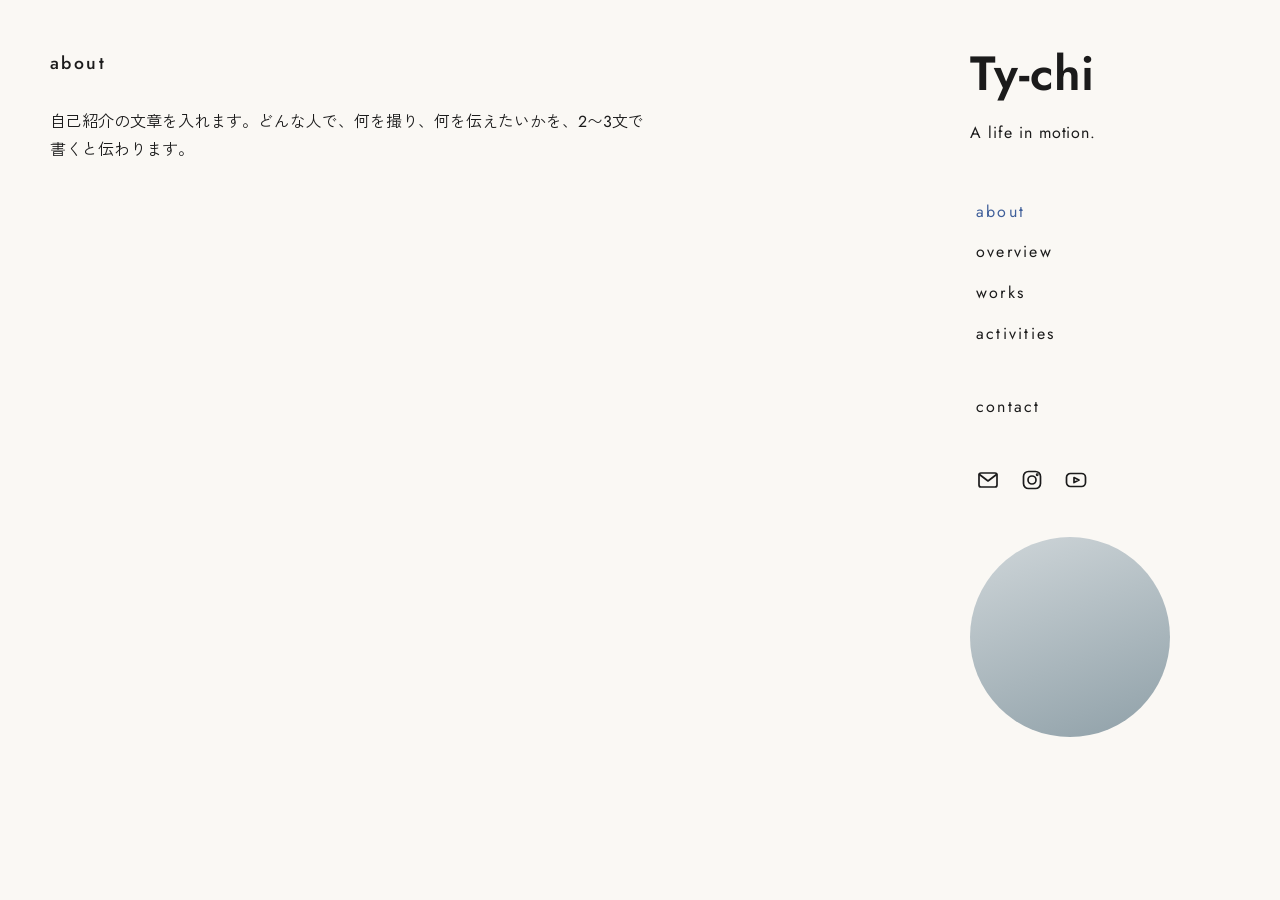
==== about.html @ 4fb0c6c2 "Add files via upload" ====
<!DOCTYPE html>
<html lang="ja">
<head>
  <meta charset="UTF-8">
  <meta name="viewport" content="width=device-width, initial-scale=1, viewport-fit=cover">
  <title>about | Ty-chi</title>
  <meta name="description" content="写真と動画で活動を発信するTy-chiのポートフォリオ。">
  <link rel="icon" href="/favicon.svg" type="image/svg+xml">
  <link rel="preconnect" href="https://fonts.googleapis.com">
  <link rel="preconnect" href="https://fonts.gstatic.com" crossorigin>
  <link href="https://fonts.googleapis.com/css2?family=Jost:wght@400;500;600&family=Zen+Kaku+Gothic+New:wght@400;700&display=swap" rel="stylesheet">
  <link rel="stylesheet" href="style.css">
</head>
<body>
  <!-- スマホ：右上に名前と≡ -->
  <header class="mobile-bar">
    <a class="brand-sm" href="index.html">Ty-chi</a>
    <details class="menu">
      <summary aria-label="メニュー"><span class="bars"></span></summary>
      <nav>
        <a href="about.html" aria-current="page">about</a>
        <a href="index.html">overview</a>
        <a href="works.html">works</a>
        <a href="activities.html">activities</a>
        <a href="contact.html">contact</a>
      </nav>
    </details>
  </header>

  <div class="layout">
    <main>
      <h1 class="page-title">about</h1>
      <p>自己紹介の文章を入れます。どんな人で、何を撮り、何を伝えたいかを、2〜3文で書くと伝わります。</p>
    </main>

    <!-- パソコン・タブレット：右にサイドバー -->
    <aside class="sidebar">
      <a class="brand" href="index.html">Ty-chi</a>
      <p class="tagline">A life in motion.</p>
      <nav class="side-nav">
        <div>
        <a href="about.html" aria-current="page">about</a>
        <a href="index.html">overview</a>
        <a href="works.html">works</a>
        <a href="activities.html">activities</a>
        </div>
        <div>
        <a href="contact.html">contact</a>
        </div>
      </nav>
      <div class="social">
        <a href="mailto:example@example.com" aria-label="メール"><svg viewBox="0 0 24 24"><rect x="3" y="5" width="18" height="14" rx="2"/><path d="M3.5 6.5 12 13l8.5-6.5"/></svg></a>
        <a href="https://www.instagram.com/" aria-label="Instagram"><svg viewBox="0 0 24 24"><rect x="3.5" y="3.5" width="17" height="17" rx="5"/><circle cx="12" cy="12" r="4"/><circle cx="17.2" cy="6.8" r=".6"/></svg></a>
        <a href="https://www.youtube.com/" aria-label="YouTube"><svg viewBox="0 0 24 24"><rect x="2.5" y="5.5" width="19" height="13" rx="4"/><path d="m10 9.5 5 2.5-5 2.5z"/></svg></a>
      </div>
      <div class="avatar" role="img" aria-label="プロフィール写真"></div>
    </aside>
  </div>
</body>
</html>
---- style.css ----
:root {
  --bg: #faf8f4;
  --ink: #1b1b1b;
  --sub: #6b6a66;
  --line: #e2ded6;
  --tile: #e9e5de;
  --accent: #3f5f9a;
  --pad: clamp(16px, 4vw, 50px);
  --gap: 20px;
}
* { box-sizing: border-box; }
body {
  margin: 0; background: var(--bg); color: var(--ink);
  font-family: "Jost", "Zen Kaku Gothic New", "Hiragino Sans", sans-serif;
  line-height: 1.8;
}
img, iframe { max-width: 100%; display: block; }
a { color: inherit; text-decoration: none; }
.visually-hidden { position: absolute; width: 1px; height: 1px; overflow: hidden; clip: rect(0 0 0 0); white-space: nowrap; }

/* ===== スマホ：右上に Ty-chi と ≡ ===== */
.mobile-bar {
  display: flex; justify-content: flex-end; align-items: center; gap: 8px;
  padding: calc(10px + env(safe-area-inset-top, 0px)) var(--pad) 10px;
}
.brand-sm { font-weight: 600; font-size: 1.25rem; letter-spacing: .04em; }
.menu { position: relative; }
.menu summary {
  list-style: none; cursor: pointer; width: 44px; height: 44px; margin-right: -10px;
  display: flex; align-items: center; justify-content: center;
}
.menu summary::-webkit-details-marker { display: none; }
.bars, .bars::before, .bars::after {
  display: block; width: 24px; height: 2px; background: currentColor; border-radius: 1px;
  transition: transform .2s, background .2s;
}
.bars { position: relative; }
.bars::before, .bars::after { content: ""; position: absolute; left: 0; }
.bars::before { top: -7px; }
.bars::after { top: 7px; }
.menu[open] .bars { background: transparent; }
.menu[open] .bars::before { transform: translateY(7px) rotate(45deg); }
.menu[open] .bars::after { transform: translateY(-7px) rotate(-45deg); }
.menu nav {
  position: absolute; right: -6px; top: calc(100% + 6px); min-width: 190px; padding: 8px 0;
  background: var(--bg); border: 1px solid var(--line); border-radius: 6px;
  box-shadow: 0 8px 28px rgba(0,0,0,.14); display: flex; flex-direction: column; z-index: 20;
}
.menu nav a { padding: 12px 20px; letter-spacing: .12em; }
.menu nav a:hover { background: var(--tile); }
.menu nav a[aria-current="page"] { color: var(--accent); }

/* ===== 本文 ===== */
.layout { padding: 8px var(--pad) 64px; }
.sidebar { display: none; }
.page-title { margin: 0 0 28px; font-size: 1.1rem; font-weight: 500; letter-spacing: .14em; }
h2 { margin: 48px 0 16px; font-size: 1rem; font-weight: 500; letter-spacing: .14em; }
p { max-width: 38em; }
.mail { color: var(--accent); letter-spacing: .04em; }

/* 写真：縦長と横長をまぜて2列に並べる */
.gallery { columns: 1; column-gap: var(--gap); }
@media (min-width: 600px) { .gallery { columns: 2; } }
.tile {
  display: flex; align-items: center; justify-content: center;
  width: 100%; margin: 0 0 var(--gap); break-inside: avoid;
  background: var(--tile); color: var(--sub); font-size: .85rem; object-fit: cover;
}
.tall { aspect-ratio: 4 / 5; }
.wide { aspect-ratio: 3 / 2; }
.video {
  aspect-ratio: 16 / 9; background: var(--tile); color: var(--sub);
  display: flex; align-items: center; justify-content: center; font-size: .85rem;
}
.video iframe { width: 100%; height: 100%; border: 0; }
.list { list-style: none; margin: 0; padding: 0; max-width: 38em; }
.list li { display: flex; gap: 24px; padding: 14px 0; border-top: 1px solid var(--line); }
.list li:last-child { border-bottom: 1px solid var(--line); }
.date { color: var(--sub); min-width: 3.5em; font-variant-numeric: tabular-nums; }

/* ===== パソコン・タブレット：右にサイドバー ===== */
@media (min-width: 900px) {
  .mobile-bar { display: none; }
  .layout {
    display: grid; grid-template-columns: minmax(0, 1fr) 260px; gap: 64px;
    padding: 48px var(--pad) 80px; max-width: 1400px; margin: 0 auto;
  }
  .sidebar { display: block; position: sticky; top: 40px; align-self: start; }
  .brand { display: inline-block; font-size: 3rem; font-weight: 600; line-height: 1.1; letter-spacing: .01em; }
  .tagline { margin: 18px 0 44px; color: var(--ink); letter-spacing: .06em; }
  .side-nav { display: flex; flex-direction: column; gap: 32px; }
  .side-nav a { display: block; padding: 6px 0 6px 6px; letter-spacing: .14em; }
  .side-nav a:hover { color: var(--accent); }
  .side-nav a[aria-current="page"] { color: var(--accent); }
  .social { display: flex; gap: 20px; margin: 40px 0 36px 6px; }
  .social svg { width: 24px; height: 24px; fill: none; stroke: currentColor; stroke-width: 1.7; stroke-linecap: round; stroke-linejoin: round; }
  .social a:hover { color: var(--accent); }
  .avatar {
    width: 200px; height: 200px; border-radius: 50%;
    /* profile.jpg を置くと自動で表示されます */
    background: url("profile.jpg") center / cover no-repeat, linear-gradient(160deg, #cfd6d9, #8fa0a8);
  }
}
a:focus-visible, summary:focus-visible { outline: 2px solid var(--accent); outline-offset: 3px; }
@media (prefers-reduced-motion: reduce) { .bars, .bars::before, .bars::after { transition: none; } }
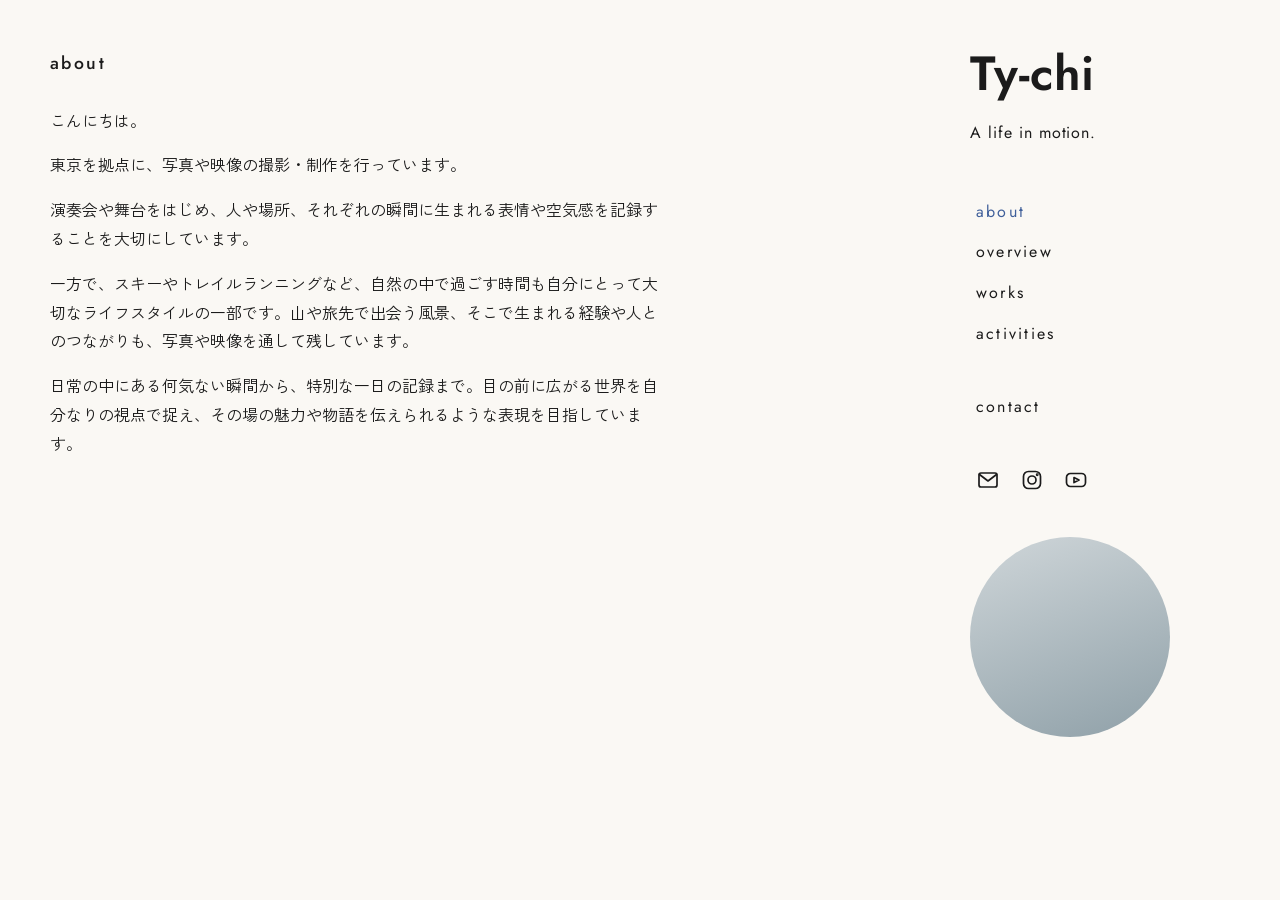
==== commit 6f28e9f3: "Add files via upload" ====
--- a/about.html
+++ b/about.html
@@ -30,7 +30,11 @@
   <div class="layout">
     <main>
       <h1 class="page-title">about</h1>
-      <p>自己紹介の文章を入れます。どんな人で、何を撮り、何を伝えたいかを、2〜3文で書くと伝わります。</p>
+      <p>こんにちは。</p>
+      <p>東京を拠点に、写真や映像の撮影・制作を行っています。</p>
+      <p>演奏会や舞台をはじめ、人や場所、それぞれの瞬間に生まれる表情や空気感を記録することを大切にしています。</p>
+      <p>一方で、スキーやトレイルランニングなど、自然の中で過ごす時間も自分にとって大切なライフスタイルの一部です。山や旅先で出会う風景、そこで生まれる経験や人とのつながりも、写真や映像を通して残しています。</p>
+      <p>日常の中にある何気ない瞬間から、特別な一日の記録まで。目の前に広がる世界を自分なりの視点で捉え、その場の魅力や物語を伝えられるような表現を目指しています。</p>
     </main>
 
     <!-- パソコン・タブレット：右にサイドバー -->
